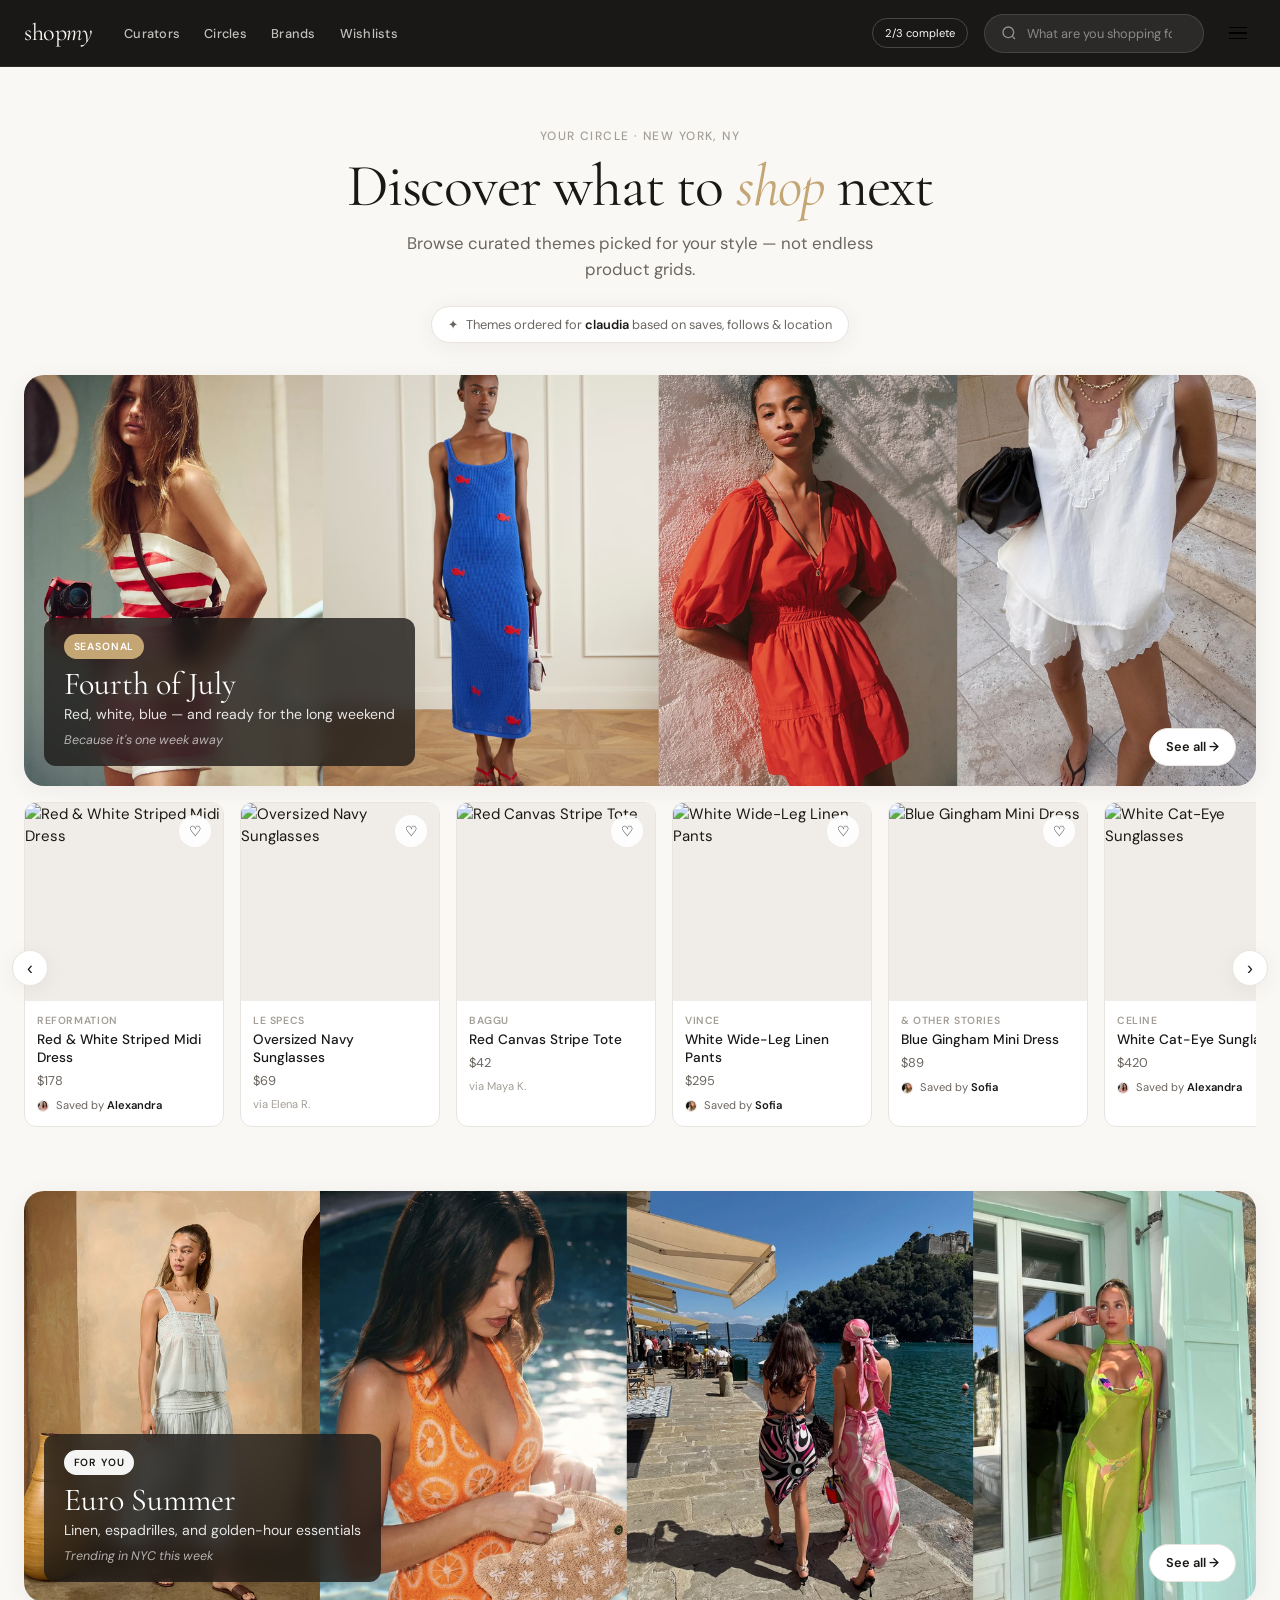
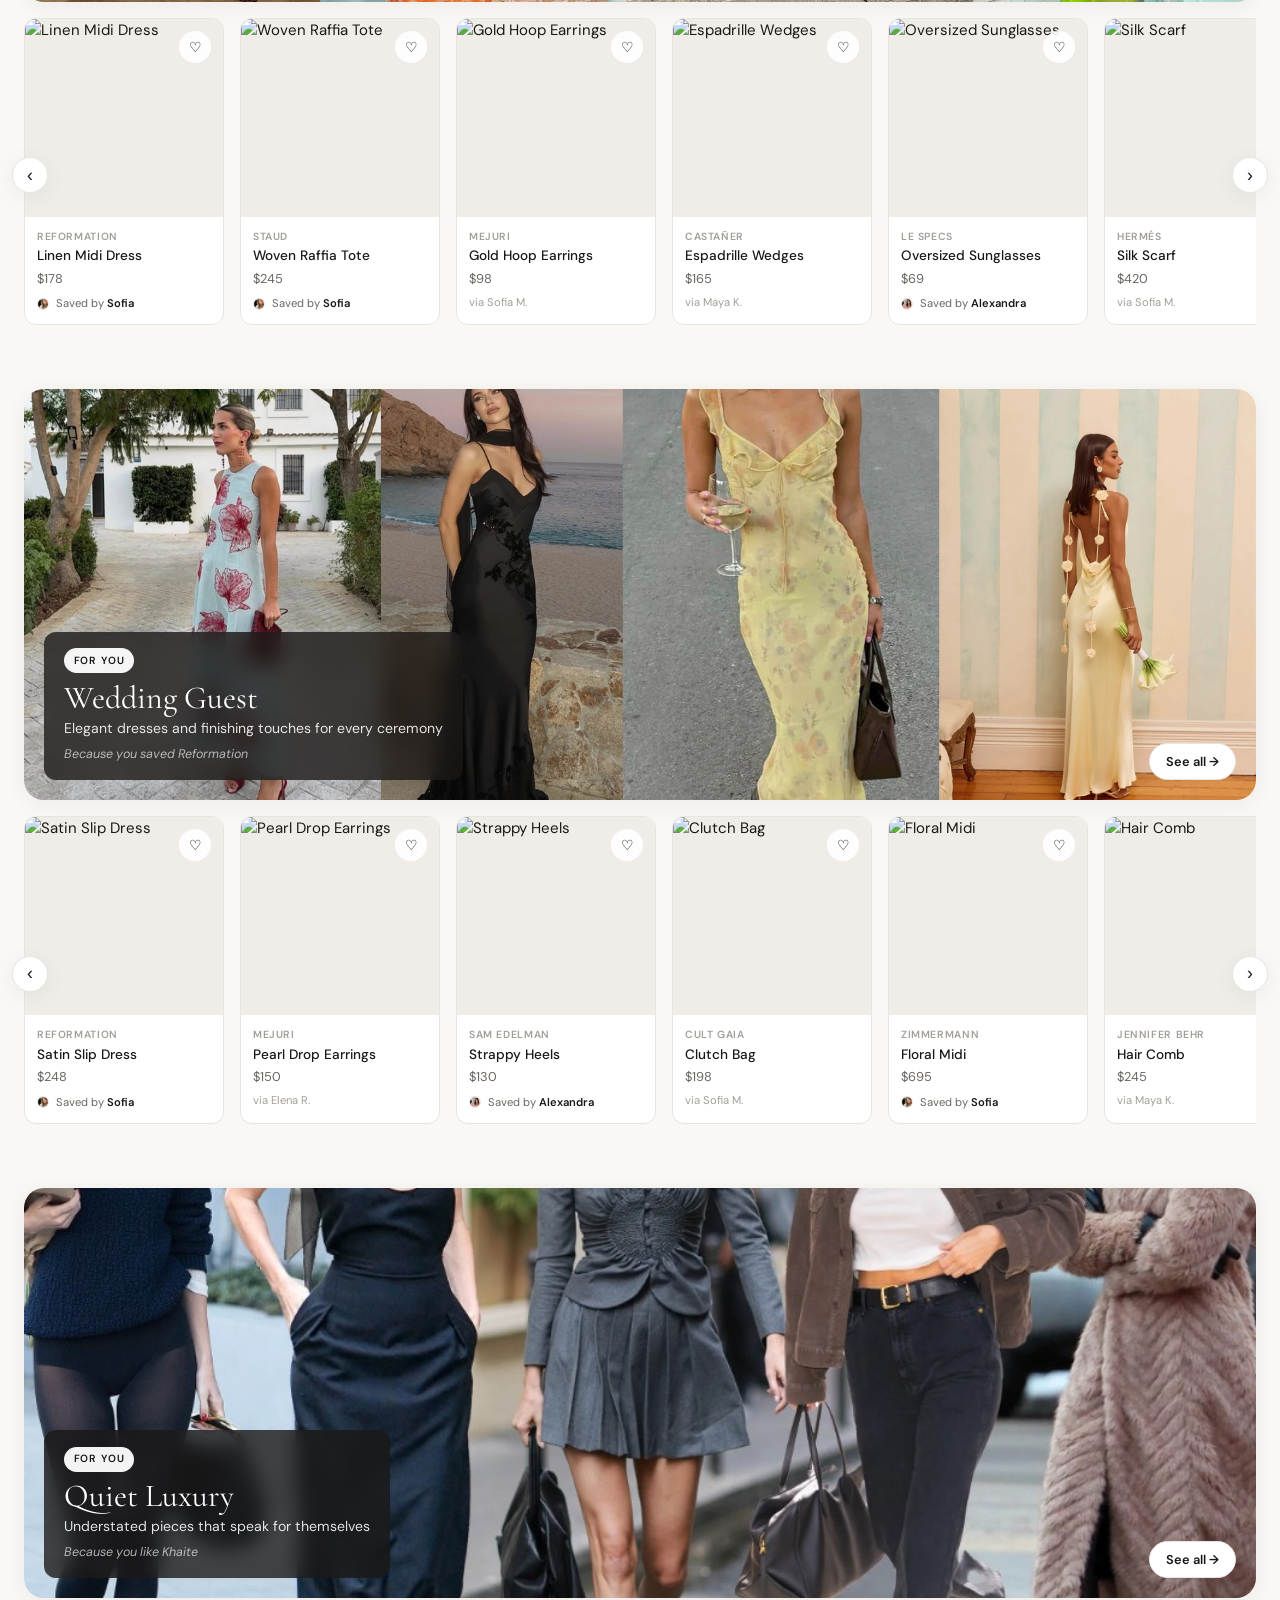
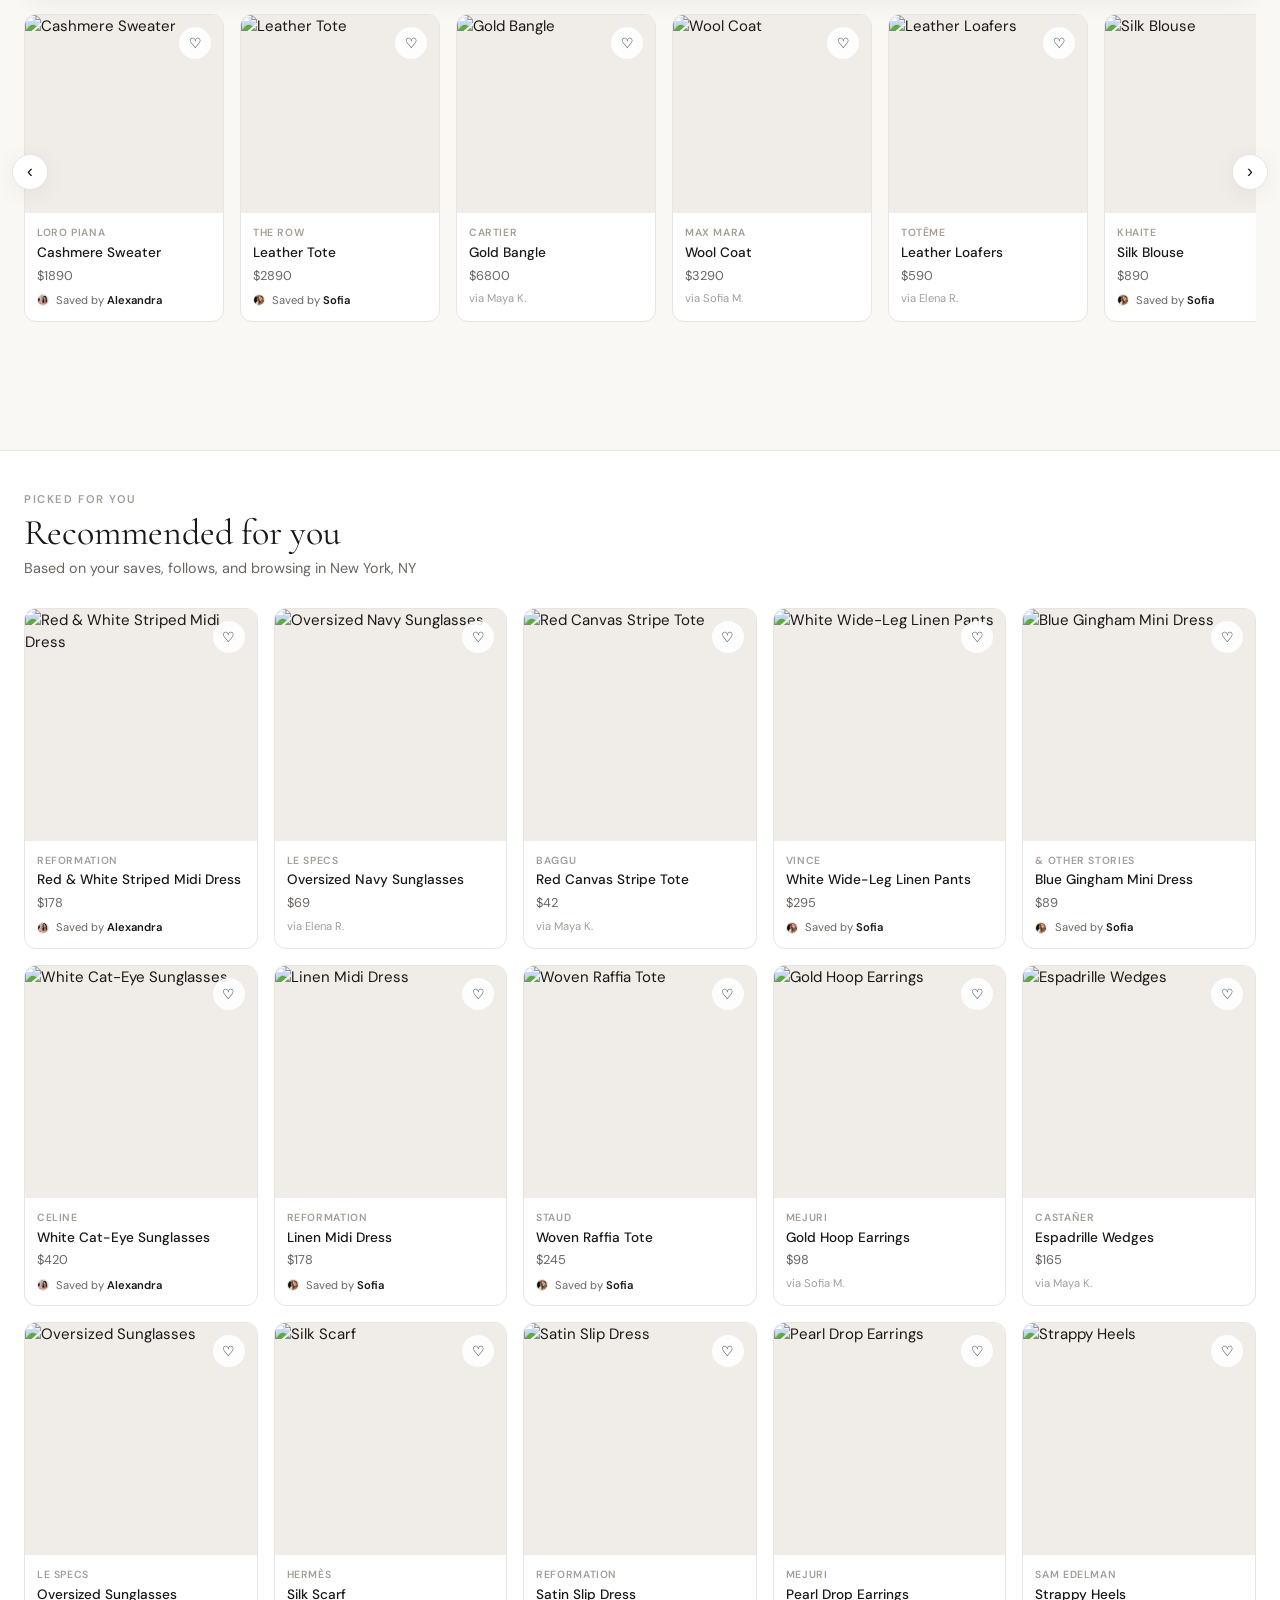
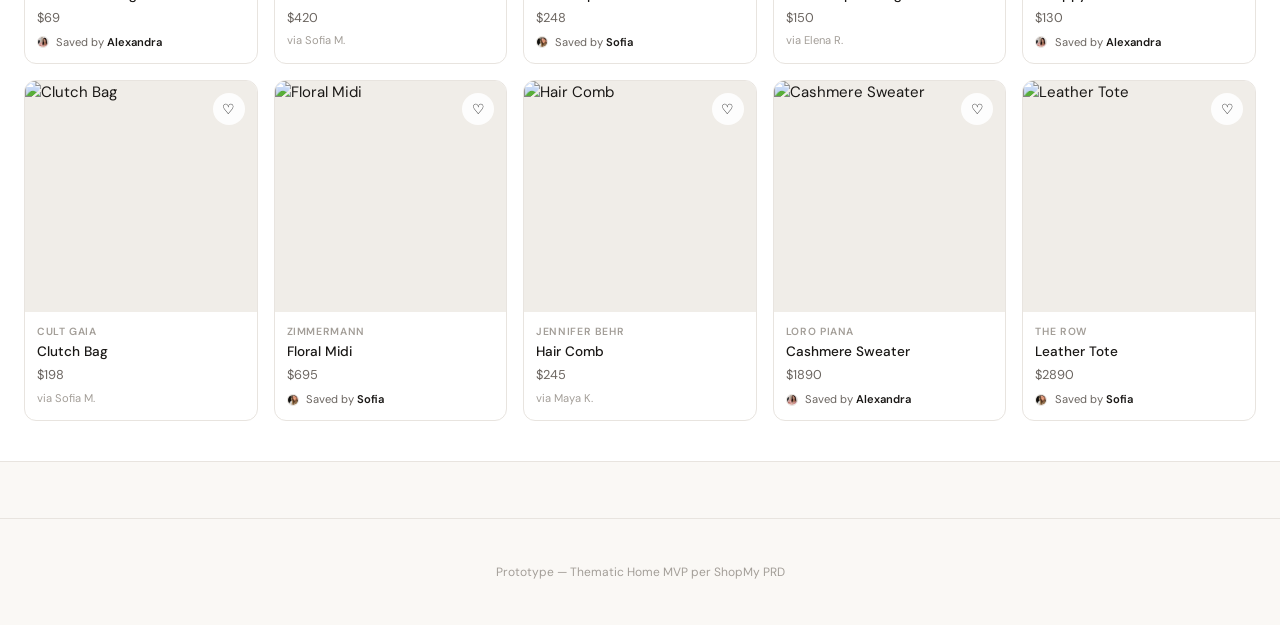
==== index.html @ ecbff137 "Add ShopMy theme-focused Home prototype. Static prototype with personalized theme carousels, product" ====
<!DOCTYPE html>
<html lang="en">
<head>
  <meta charset="UTF-8" />
  <meta name="viewport" content="width=device-width, initial-scale=1.0" />
  <title>ShopMy — Discover by Theme</title>
  <link rel="preconnect" href="https://fonts.googleapis.com" />
  <link rel="preconnect" href="https://fonts.gstatic.com" crossorigin />
  <link href="https://fonts.googleapis.com/css2?family=Cormorant+Garamond:ital,wght@0,400;0,600;1,400&family=DM+Sans:ital,opsz,wght@0,9..40,400;0,9..40,500;0,9..40,600;1,9..40,400&display=swap" rel="stylesheet" />
  <link rel="stylesheet" href="styles.css" />
</head>
<body>
  <header class="site-header">
    <div class="header-inner">
      <a href="index.html" class="logo">shop<span>my</span></a>
      <nav class="main-nav" aria-label="Primary">
        <a href="#">Curators</a>
        <a href="#">Circles</a>
        <a href="#">Brands</a>
        <a href="#">Wishlists</a>
      </nav>
      <div class="header-actions">
        <span class="progress-pill">2/3 complete</span>
        <div class="search-bar">
          <svg width="16" height="16" viewBox="0 0 24 24" fill="none" stroke="currentColor" stroke-width="2"><circle cx="11" cy="11" r="8"/><path d="m21 21-4.3-4.3"/></svg>
          <input type="search" placeholder="What are you shopping for?" />
        </div>
        <button class="icon-btn" aria-label="Menu">
          <span></span><span></span><span></span>
        </button>
      </div>
    </div>
  </header>

  <main id="app">
    <!-- Home view rendered by app.js -->
  </main>

  <footer class="site-footer">
    <p>Prototype — Thematic Home MVP per ShopMy PRD</p>
  </footer>

  <script src="data.js"></script>
  <script src="app.js"></script>
</body>
</html>
---- styles.css ----
:root {
  --bg: #faf8f5;
  --bg-card: #ffffff;
  --ink: #1a1816;
  --ink-muted: #6b6560;
  --ink-faint: #a39e98;
  --border: #e8e4df;
  --accent: #c4a574;
  --header-bg: #1a1816;
  --header-text: #faf8f5;
  --radius: 12px;
  --radius-lg: 20px;
  --shadow: 0 4px 24px rgba(26, 24, 22, 0.06);
  --shadow-hover: 0 12px 40px rgba(26, 24, 22, 0.12);
  --font-serif: "Cormorant Garamond", Georgia, serif;
  --font-sans: "DM Sans", system-ui, sans-serif;
}

*,
*::before,
*::after {
  box-sizing: border-box;
}

html {
  scroll-behavior: smooth;
}

body {
  margin: 0;
  font-family: var(--font-sans);
  font-size: 15px;
  line-height: 1.5;
  color: var(--ink);
  background: var(--bg);
  -webkit-font-smoothing: antialiased;
}

a {
  color: inherit;
  text-decoration: none;
}

img {
  display: block;
  max-width: 100%;
  height: auto;
}

/* Header */
.site-header {
  position: sticky;
  top: 0;
  z-index: 100;
  background: var(--header-bg);
  color: var(--header-text);
  border-bottom: 1px solid rgba(255, 255, 255, 0.08);
}

.header-inner {
  display: flex;
  align-items: center;
  gap: 2rem;
  max-width: 1400px;
  margin: 0 auto;
  padding: 0.85rem 1.5rem;
}

.logo {
  font-family: var(--font-serif);
  font-size: 1.5rem;
  font-weight: 400;
  letter-spacing: -0.02em;
  white-space: nowrap;
}

.logo span {
  font-style: italic;
}

.main-nav {
  display: flex;
  gap: 1.5rem;
  flex: 1;
}

.main-nav a {
  font-size: 0.8rem;
  font-weight: 500;
  letter-spacing: 0.02em;
  opacity: 0.75;
  transition: opacity 0.2s;
}

.main-nav a:hover {
  opacity: 1;
}

.header-actions {
  display: flex;
  align-items: center;
  gap: 1rem;
}

.progress-pill {
  font-size: 0.7rem;
  padding: 0.35rem 0.75rem;
  border: 1px solid rgba(255, 255, 255, 0.2);
  border-radius: 999px;
  white-space: nowrap;
}

.search-bar {
  display: flex;
  align-items: center;
  gap: 0.5rem;
  background: rgba(255, 255, 255, 0.08);
  border: 1px solid rgba(255, 255, 255, 0.12);
  border-radius: 999px;
  padding: 0.5rem 1rem;
  min-width: 220px;
}

.search-bar svg {
  opacity: 0.5;
  flex-shrink: 0;
}

.search-bar input {
  background: none;
  border: none;
  color: inherit;
  font: inherit;
  font-size: 0.8rem;
  width: 100%;
  outline: none;
}

.search-bar input::placeholder {
  color: rgba(255, 255, 255, 0.45);
}

.icon-btn {
  display: flex;
  flex-direction: column;
  justify-content: center;
  gap: 4px;
  width: 36px;
  height: 36px;
  padding: 0;
  background: none;
  border: none;
  cursor: pointer;
}

.icon-btn span {
  display: block;
  width: 18px;
  height: 1.5px;
  background: currentColor;
  margin: 0 auto;
}

/* Hero */
.hero {
  max-width: 1400px;
  margin: 0 auto;
  padding: 3rem 1.5rem 2rem;
  text-align: center;
}

.hero-eyebrow {
  font-size: 0.75rem;
  font-weight: 500;
  letter-spacing: 0.12em;
  text-transform: uppercase;
  color: var(--ink-faint);
  margin-bottom: 0.5rem;
}

.hero h1 {
  font-family: var(--font-serif);
  font-size: clamp(2.5rem, 5vw, 3.75rem);
  font-weight: 400;
  line-height: 1.1;
  margin: 0 0 0.75rem;
  letter-spacing: -0.02em;
}

.hero h1 em {
  font-style: italic;
  color: var(--accent);
}

.hero-sub {
  font-size: 1.05rem;
  color: var(--ink-muted);
  max-width: 520px;
  margin: 0 auto 1.5rem;
}

.personalization-bar {
  display: inline-flex;
  align-items: center;
  gap: 0.5rem;
  padding: 0.5rem 1rem;
  background: var(--bg-card);
  border: 1px solid var(--border);
  border-radius: 999px;
  font-size: 0.8rem;
  color: var(--ink-muted);
  box-shadow: var(--shadow);
}

.personalization-bar strong {
  color: var(--ink);
  font-weight: 600;
}

@media (max-width: 560px) {
  .main-nav,
  .progress-pill {
    display: none;
  }

  .search-bar {
    min-width: 140px;
  }
}

/* Recommended for you grid */
.recommended-section {
  max-width: 1400px;
  margin: 0 auto 3.5rem;
  padding: 2.5rem 1.5rem;
  background: var(--bg-card);
  border-top: 1px solid var(--border);
  border-bottom: 1px solid var(--border);
}

.recommended-header {
  margin-bottom: 1.75rem;
}

.section-label {
  font-size: 0.7rem;
  font-weight: 600;
  letter-spacing: 0.14em;
  text-transform: uppercase;
  color: var(--ink-faint);
  margin: 0 0 0.35rem;
}

.recommended-title {
  font-family: var(--font-serif);
  font-size: clamp(1.75rem, 3vw, 2.25rem);
  font-weight: 400;
  margin: 0 0 0.35rem;
  line-height: 1.1;
}

.recommended-sub {
  font-size: 0.9rem;
  color: var(--ink-muted);
  margin: 0;
}

.recommended-rows {
  display: flex;
  flex-direction: column;
  gap: 1rem;
}

.recommended-row {
  display: grid;
  grid-template-columns: repeat(5, 1fr);
  gap: 1rem;
}

.recommended-row .product-card {
  flex: unset;
}

.theme-sections--continued {
  padding-top: 0.5rem;
}

@media (max-width: 1100px) {
  .recommended-row {
    grid-template-columns: repeat(3, 1fr);
  }
}

@media (max-width: 640px) {
  .recommended-row {
    grid-template-columns: repeat(2, 1fr);
  }
}

.theme-sections {
  max-width: 1400px;
  margin: 0 auto;
  padding: 0 1.5rem 4rem;
}

.theme-section {
  margin-bottom: 3.5rem;
}

.theme-banner {
  position: relative;
  display: block;
  border-radius: var(--radius-lg);
  overflow: hidden;
  aspect-ratio: 21 / 7;
  margin-bottom: 1rem;
  box-shadow: var(--shadow);
  transition: box-shadow 0.3s ease;
}

.theme-banner:hover {
  box-shadow: var(--shadow-hover);
}

.theme-banner-bg {
  position: absolute;
  inset: 0;
  background-size: cover;
  background-position: center;
  transition: transform 0.5s ease;
}

.theme-banner:hover .theme-banner-bg {
  transform: scale(1.03);
}

.theme-banner-caption {
  position: absolute;
  left: 1.25rem;
  bottom: 1.25rem;
  z-index: 1;
  max-width: min(460px, calc(100% - 10rem));
  padding: 1rem 1.25rem;
  background: rgba(26, 24, 22, 0.78);
  backdrop-filter: blur(10px);
  -webkit-backdrop-filter: blur(10px);
  border-radius: var(--radius);
  color: #fff;
}

.theme-banner-caption .theme-banner-title {
  font-family: var(--font-serif);
  font-size: clamp(1.5rem, 2.5vw, 2rem);
  font-weight: 400;
  margin: 0.4rem 0 0.25rem;
  line-height: 1.1;
  color: #fff;
}

.theme-banner-caption .theme-banner-tagline {
  font-size: 0.88rem;
  color: rgba(255, 255, 255, 0.88);
  margin: 0;
  line-height: 1.4;
}

.theme-banner-caption .theme-banner-reason {
  font-size: 0.78rem;
  color: rgba(255, 255, 255, 0.65);
  margin: 0.4rem 0 0;
  font-style: italic;
}

.theme-banner-caption .theme-banner-badge {
  background: rgba(255, 255, 255, 0.95);
  color: var(--ink);
}

.theme-banner-caption .theme-banner-badge.seasonal {
  background: var(--accent);
  color: #fff;
}

.see-all--banner {
  position: absolute;
  right: 1.25rem;
  bottom: 1.25rem;
  z-index: 2;
  background: rgba(255, 255, 255, 0.95);
  color: var(--ink);
  border-color: transparent;
}

.see-all--banner:hover {
  background: #fff;
  color: var(--ink);
  border-color: transparent;
}

.theme-banner-badge {
  display: inline-block;
  width: fit-content;
  font-size: 0.65rem;
  font-weight: 600;
  letter-spacing: 0.08em;
  text-transform: uppercase;
  padding: 0.3rem 0.6rem;
  border-radius: 999px;
  background: var(--ink);
  color: #fff;
}

.theme-banner-badge.seasonal {
  background: var(--accent);
  color: #fff;
}

@media (max-width: 640px) {
  .theme-banner {
    aspect-ratio: 16 / 9;
  }

  .theme-banner-caption {
    left: 0.75rem;
    right: 0.75rem;
    bottom: 0.75rem;
    max-width: none;
    padding: 0.85rem 1rem;
  }

  .see-all--banner {
    display: none;
  }
}

.see-all {
  font-size: 0.8rem;
  font-weight: 600;
  color: var(--ink);
  white-space: nowrap;
  padding: 0.5rem 1rem;
  border: 1px solid var(--border);
  border-radius: 999px;
  background: var(--bg-card);
  transition: background 0.2s, border-color 0.2s;
}

.see-all:hover {
  background: var(--ink);
  color: #fff;
  border-color: var(--ink);
}

.carousel-wrap {
  position: relative;
}

.carousel {
  display: flex;
  gap: 1rem;
  overflow-x: auto;
  scroll-snap-type: x mandatory;
  scrollbar-width: none;
  -ms-overflow-style: none;
  padding-bottom: 0.5rem;
}

.carousel::-webkit-scrollbar {
  display: none;
}

.product-card {
  flex: 0 0 200px;
  scroll-snap-align: start;
  background: var(--bg-card);
  border-radius: var(--radius);
  overflow: hidden;
  border: 1px solid var(--border);
  transition: box-shadow 0.2s, transform 0.2s;
  cursor: pointer;
}

.product-card:hover {
  box-shadow: var(--shadow);
  transform: translateY(-2px);
}

.product-card > img {
  width: 100%;
  aspect-ratio: 1;
  object-fit: cover;
  background: #f0ede8;
}

.product-info {
  padding: 0.75rem;
}

.product-brand {
  font-size: 0.65rem;
  font-weight: 600;
  letter-spacing: 0.06em;
  text-transform: uppercase;
  color: var(--ink-faint);
  margin-bottom: 0.2rem;
}

.product-name {
  font-size: 0.85rem;
  font-weight: 500;
  margin: 0 0 0.25rem;
  line-height: 1.3;
}

.product-price {
  font-size: 0.8rem;
  color: var(--ink-muted);
}

.product-curator {
  font-size: 0.7rem;
  color: var(--ink-faint);
  margin-top: 0.35rem;
}

.product-saved-by {
  display: flex;
  align-items: center;
  gap: 0.45rem;
  margin-top: 0.45rem;
  font-size: 0.7rem;
  color: var(--ink-muted);
}

.product-saved-by strong {
  color: var(--ink);
  font-weight: 600;
}

.saved-by-avatar {
  width: 12px;
  height: 12px;
  min-width: 12px;
  min-height: 12px;
  border-radius: 50%;
  object-fit: cover;
  object-position: center 20%;
  flex-shrink: 0;
  border: 1px solid var(--border);
}

.carousel-btn {
  position: absolute;
  top: 50%;
  transform: translateY(-50%);
  width: 36px;
  height: 36px;
  border-radius: 50%;
  border: 1px solid var(--border);
  background: var(--bg-card);
  box-shadow: var(--shadow);
  cursor: pointer;
  display: flex;
  align-items: center;
  justify-content: center;
  font-size: 1.1rem;
  color: var(--ink);
  transition: background 0.2s;
  z-index: 2;
}

.carousel-btn:hover {
  background: var(--ink);
  color: #fff;
}

.carousel-btn.prev {
  left: -12px;
}

.carousel-btn.next {
  right: -12px;
}

.carousel-btn:disabled {
  opacity: 0.3;
  cursor: default;
}

/* Theme detail page */
.theme-hero {
  position: relative;
  aspect-ratio: 21 / 7;
  overflow: hidden;
}

.theme-hero-bg {
  position: absolute;
  inset: 0;
  background-size: cover;
  background-position: center;
}

.theme-hero-caption {
  position: absolute;
  left: 1.5rem;
  bottom: 1.5rem;
  z-index: 1;
  max-width: min(520px, calc(100% - 3rem));
  padding: 1.25rem 1.5rem;
  background: rgba(26, 24, 22, 0.78);
  backdrop-filter: blur(10px);
  -webkit-backdrop-filter: blur(10px);
  border-radius: var(--radius);
  color: #fff;
}

.back-link--on-image {
  color: rgba(255, 255, 255, 0.75);
  margin-bottom: 0.75rem;
}

.back-link--on-image:hover {
  color: #fff;
}

.theme-hero-caption h1 {
  font-family: var(--font-serif);
  font-size: clamp(1.75rem, 4vw, 2.75rem);
  font-weight: 400;
  margin: 0.4rem 0 0.5rem;
  line-height: 1.05;
  color: #fff;
}

.theme-hero-caption .theme-hero-tagline {
  font-size: 1rem;
  color: rgba(255, 255, 255, 0.88);
  max-width: 480px;
  margin: 0 0 0.75rem;
}

.theme-hero-caption .theme-hero-stats {
  display: flex;
  flex-wrap: wrap;
  gap: 1rem 1.5rem;
  font-size: 0.8rem;
  color: rgba(255, 255, 255, 0.65);
}

.theme-hero-caption .theme-banner-badge {
  background: rgba(255, 255, 255, 0.95);
  color: var(--ink);
}

.theme-hero-caption .theme-banner-badge.seasonal {
  background: var(--accent);
  color: #fff;
}

.back-link {
  display: inline-flex;
  align-items: center;
  gap: 0.35rem;
  font-size: 0.8rem;
  color: var(--ink-muted);
  margin-bottom: 1rem;
  transition: color 0.2s;
}

.back-link:hover {
  color: var(--ink);
}

@media (max-width: 640px) {
  .theme-hero {
    aspect-ratio: 16 / 9;
  }

  .theme-hero-caption {
    left: 0.75rem;
    right: 0.75rem;
    bottom: 0.75rem;
    max-width: none;
    padding: 1rem;
  }
}

.theme-products {
  max-width: 1400px;
  margin: 0 auto;
  padding: 2.5rem 1.5rem 4rem;
}

.products-toolbar {
  display: flex;
  align-items: center;
  justify-content: space-between;
  margin-bottom: 1.5rem;
  gap: 1rem;
  flex-wrap: wrap;
}

.products-toolbar h2 {
  font-family: var(--font-serif);
  font-size: 1.5rem;
  font-weight: 400;
  margin: 0;
}

.sort-pills {
  display: flex;
  gap: 0.5rem;
}

.sort-pill {
  font-size: 0.75rem;
  font-weight: 500;
  padding: 0.4rem 0.85rem;
  border-radius: 999px;
  border: 1px solid var(--border);
  background: var(--bg-card);
  cursor: pointer;
  transition: all 0.2s;
}

.sort-pill.active,
.sort-pill:hover {
  background: var(--ink);
  color: #fff;
  border-color: var(--ink);
}

.product-grid {
  display: grid;
  grid-template-columns: repeat(auto-fill, minmax(220px, 1fr));
  gap: 1.25rem;
}

.product-grid .product-card {
  flex: unset;
}

.product-grid .product-card > img {
  aspect-ratio: 4 / 5;
}

/* Footer */
.site-footer {
  text-align: center;
  padding: 2rem 1.5rem;
  font-size: 0.75rem;
  color: var(--ink-faint);
  border-top: 1px solid var(--border);
}

/* Heart button */
.heart-btn {
  position: absolute;
  top: 0.75rem;
  right: 0.75rem;
  width: 32px;
  height: 32px;
  border-radius: 50%;
  border: none;
  background: rgba(255, 255, 255, 0.9);
  cursor: pointer;
  display: flex;
  align-items: center;
  justify-content: center;
  font-size: 0.9rem;
  transition: transform 0.2s;
  z-index: 1;
}

.heart-btn:hover {
  transform: scale(1.1);
}

.product-card {
  position: relative;
}
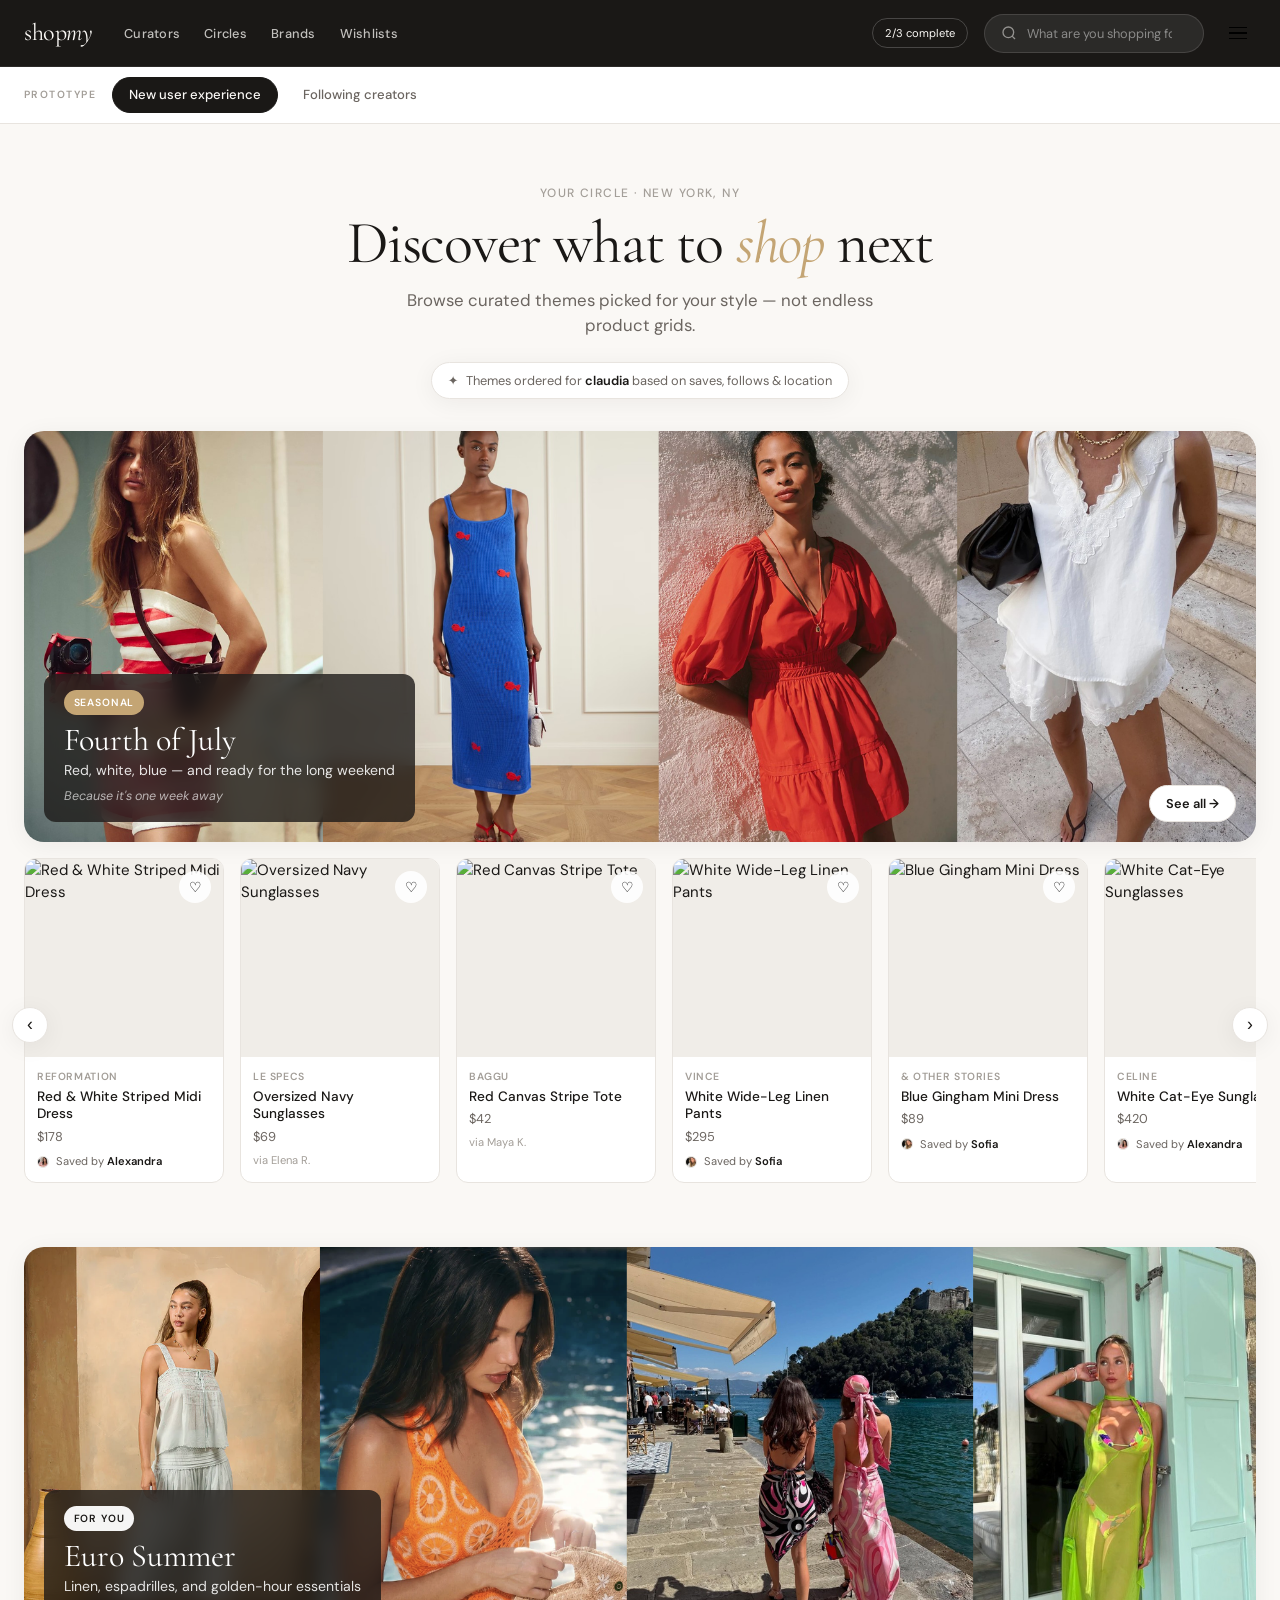
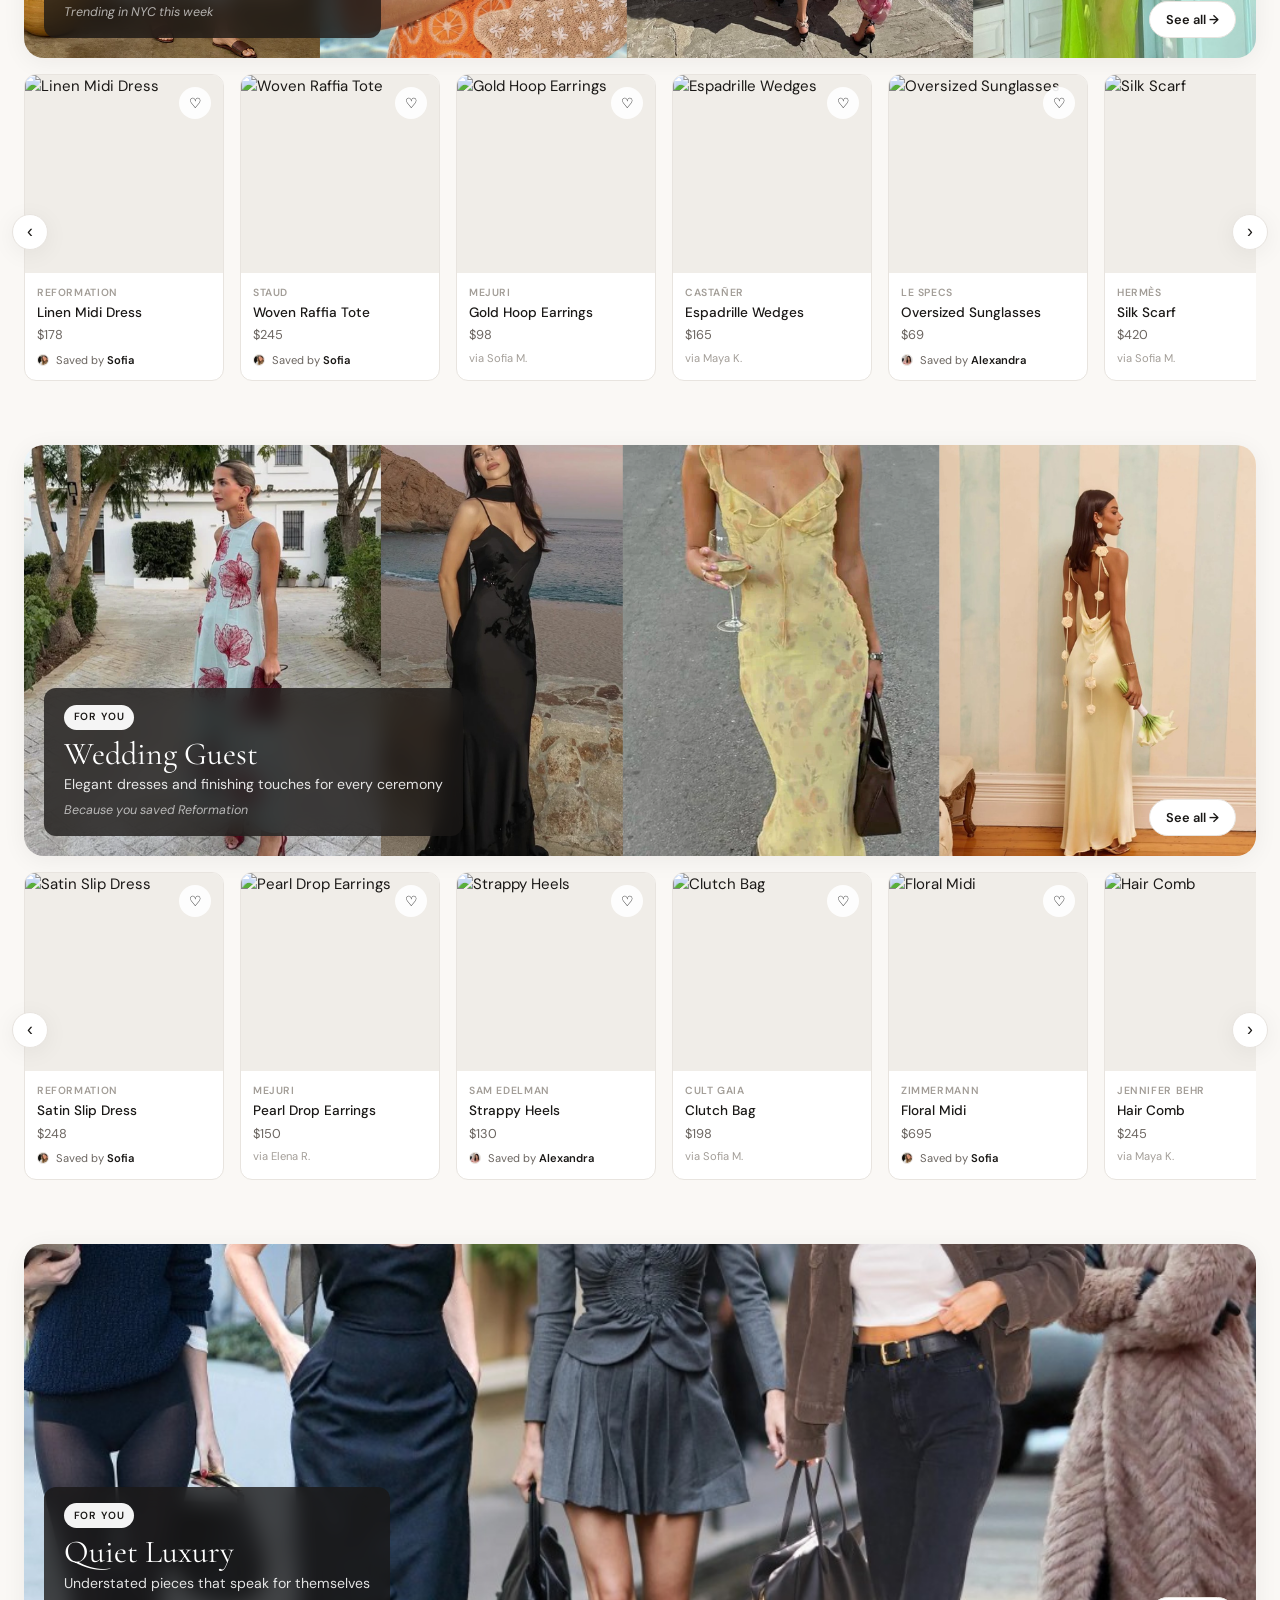
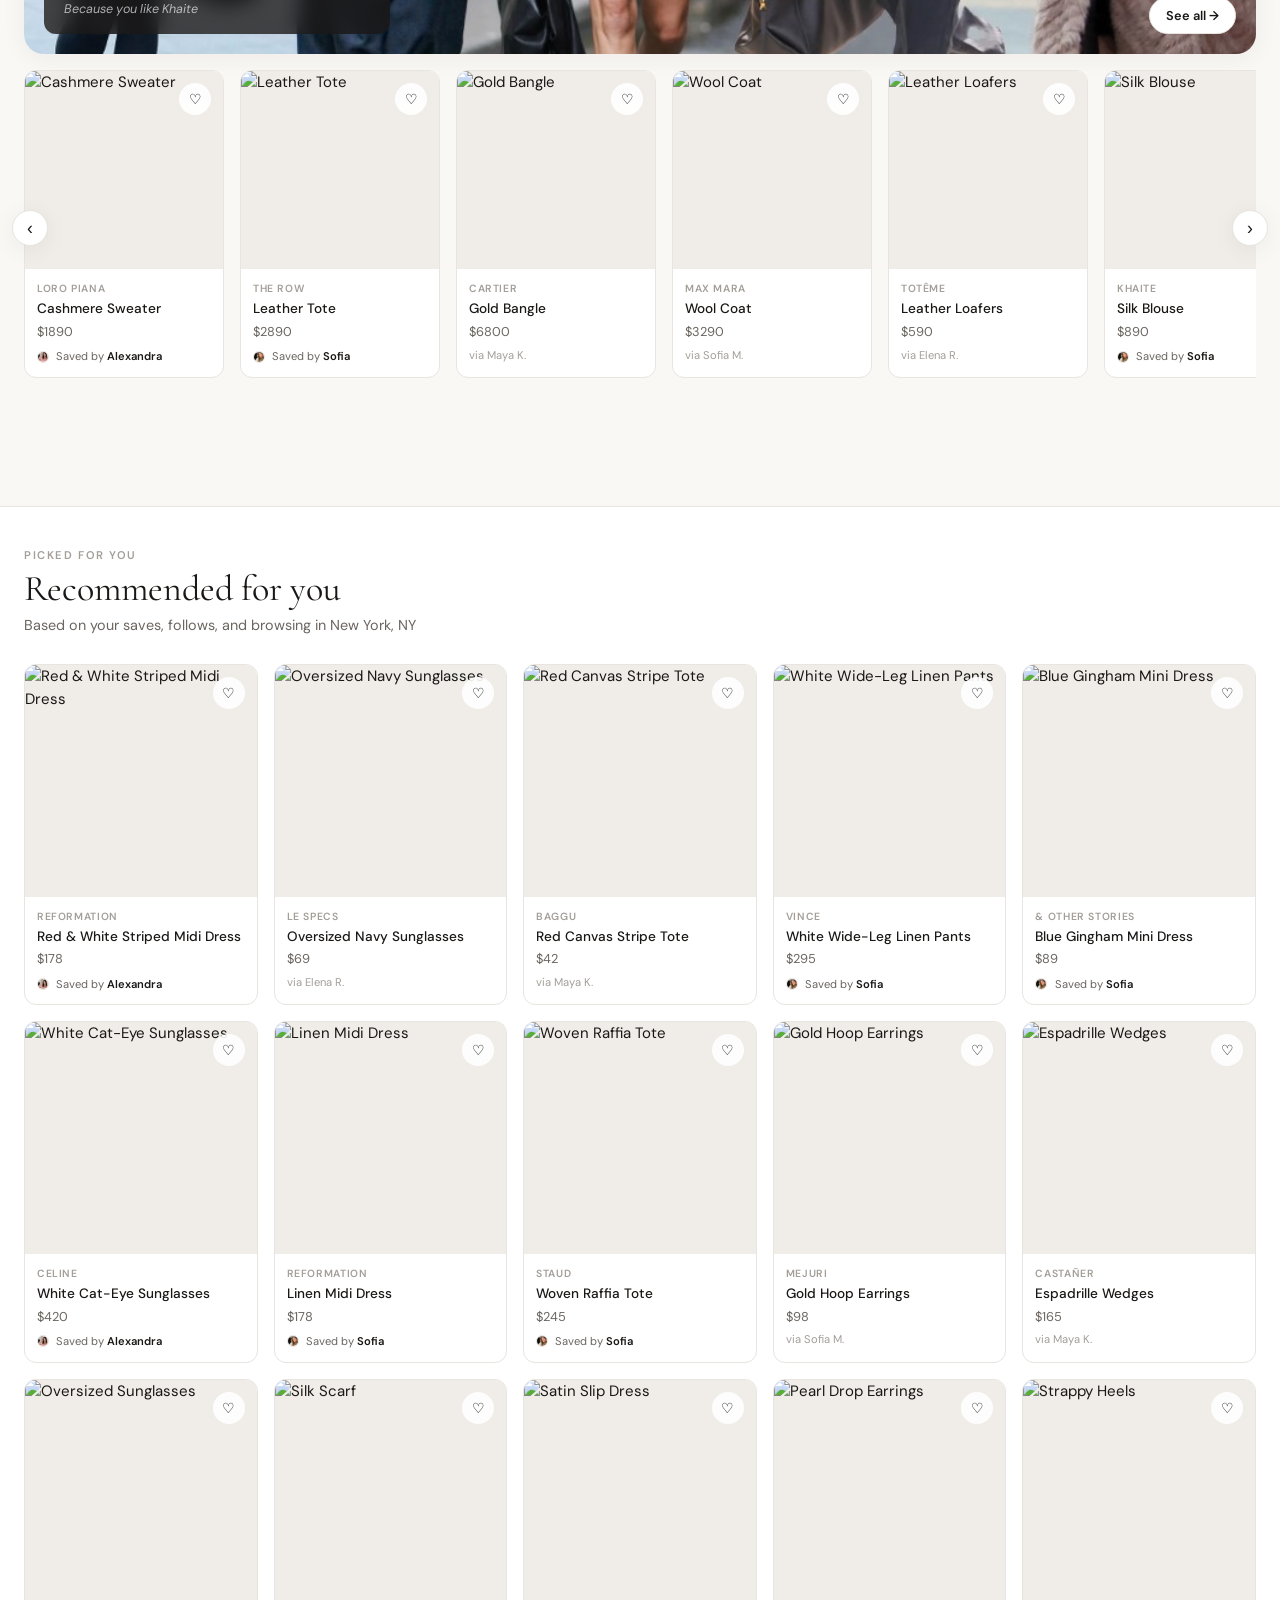
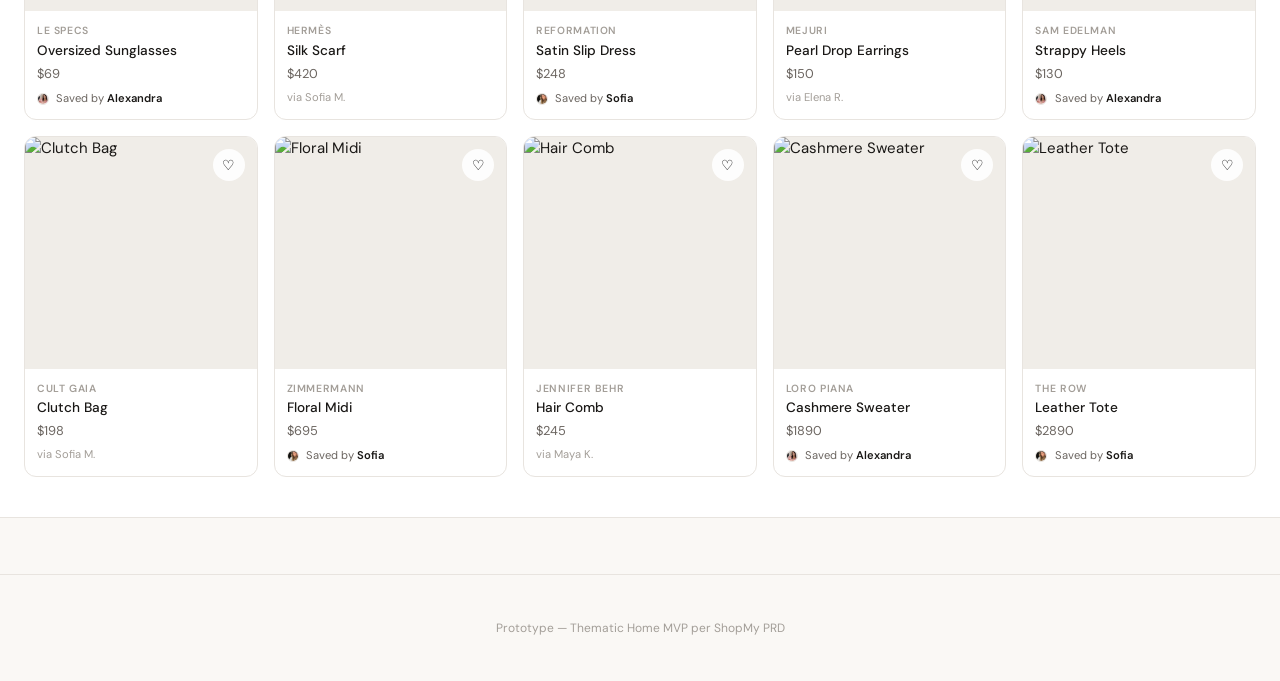
==== commit 572c29aa: "Add prototype tabs and Following-creators view Adds a top tab bar to switch between the new-user exp" ====
--- a/index.html
+++ b/index.html
@@ -32,8 +32,16 @@
     </div>
   </header>
 
+  <div class="proto-tabs" role="tablist" aria-label="Prototype selector">
+    <div class="proto-tabs-inner">
+      <span class="proto-tabs-label">Prototype</span>
+      <button class="proto-tab active" role="tab" data-view="new-user">New user experience</button>
+      <button class="proto-tab" role="tab" data-view="following">Following creators</button>
+    </div>
+  </div>
+
   <main id="app">
-    <!-- Home view rendered by app.js -->
+    <!-- View rendered by app.js -->
   </main>
 
   <footer class="site-footer">
--- a/styles.css
+++ b/styles.css
@@ -161,12 +161,165 @@
   margin: 0 auto;
 }
 
+/* Prototype tabs */
+.proto-tabs {
+  position: sticky;
+  top: 0;
+  z-index: 90;
+  background: var(--bg-card);
+  border-bottom: 1px solid var(--border);
+}
+
+.proto-tabs-inner {
+  display: flex;
+  align-items: center;
+  gap: 0.5rem;
+  max-width: 1400px;
+  margin: 0 auto;
+  padding: 0.6rem 1.5rem;
+}
+
+.proto-tabs-label {
+  font-size: 0.65rem;
+  font-weight: 600;
+  letter-spacing: 0.14em;
+  text-transform: uppercase;
+  color: var(--ink-faint);
+  margin-right: 0.5rem;
+}
+
+.proto-tab {
+  font: inherit;
+  font-size: 0.82rem;
+  font-weight: 500;
+  color: var(--ink-muted);
+  background: none;
+  border: 1px solid transparent;
+  border-radius: 999px;
+  padding: 0.45rem 1rem;
+  cursor: pointer;
+  transition: background 0.2s, color 0.2s, border-color 0.2s;
+}
+
+.proto-tab:hover {
+  color: var(--ink);
+  border-color: var(--border);
+}
+
+.proto-tab.active {
+  color: var(--header-text);
+  background: var(--ink);
+  border-color: var(--ink);
+}
+
 /* Hero */
 .hero {
   max-width: 1400px;
   margin: 0 auto;
   padding: 3rem 1.5rem 2rem;
   text-align: center;
+}
+
+/* Creator picks row */
+.creator-section {
+  margin-bottom: 3.5rem;
+}
+
+.creator-header {
+  display: flex;
+  align-items: center;
+  justify-content: space-between;
+  gap: 1.5rem;
+  margin-bottom: 1.25rem;
+  padding: 1.25rem 1.5rem;
+  background: var(--bg-card);
+  border: 1px solid var(--border);
+  border-radius: var(--radius-lg);
+  box-shadow: var(--shadow);
+}
+
+.creator-identity {
+  display: flex;
+  align-items: center;
+  gap: 1.1rem;
+  min-width: 0;
+}
+
+.creator-avatar {
+  width: 76px;
+  height: 76px;
+  border-radius: 50%;
+  object-fit: cover;
+  object-position: center 25%;
+  flex-shrink: 0;
+  border: 2px solid var(--bg);
+  box-shadow: 0 0 0 1px var(--border);
+}
+
+.creator-meta {
+  min-width: 0;
+}
+
+.creator-eyebrow {
+  font-size: 0.65rem;
+  font-weight: 600;
+  letter-spacing: 0.14em;
+  text-transform: uppercase;
+  color: var(--ink-faint);
+  margin: 0 0 0.15rem;
+}
+
+.creator-name {
+  font-family: var(--font-serif);
+  font-size: clamp(1.5rem, 2.5vw, 1.9rem);
+  font-weight: 400;
+  line-height: 1.1;
+  margin: 0 0 0.2rem;
+}
+
+.creator-sub {
+  font-size: 0.85rem;
+  color: var(--ink-muted);
+  margin: 0 0 0.3rem;
+}
+
+.creator-bio {
+  font-size: 0.85rem;
+  color: var(--ink-muted);
+  margin: 0;
+  max-width: 46ch;
+}
+
+.creator-follow {
+  flex-shrink: 0;
+  font: inherit;
+  font-size: 0.8rem;
+  font-weight: 600;
+  color: var(--ink);
+  background: var(--bg);
+  border: 1px solid var(--border);
+  border-radius: 999px;
+  padding: 0.5rem 1.1rem;
+  cursor: pointer;
+  transition: background 0.2s, color 0.2s;
+}
+
+.creator-follow:hover {
+  background: var(--ink);
+  color: var(--header-text);
+  border-color: var(--ink);
+}
+
+@media (max-width: 640px) {
+  .creator-header {
+    flex-direction: column;
+    align-items: flex-start;
+    gap: 1rem;
+  }
+
+  .creator-bio {
+    display: none;
+  }
 }
 
 .hero-eyebrow {
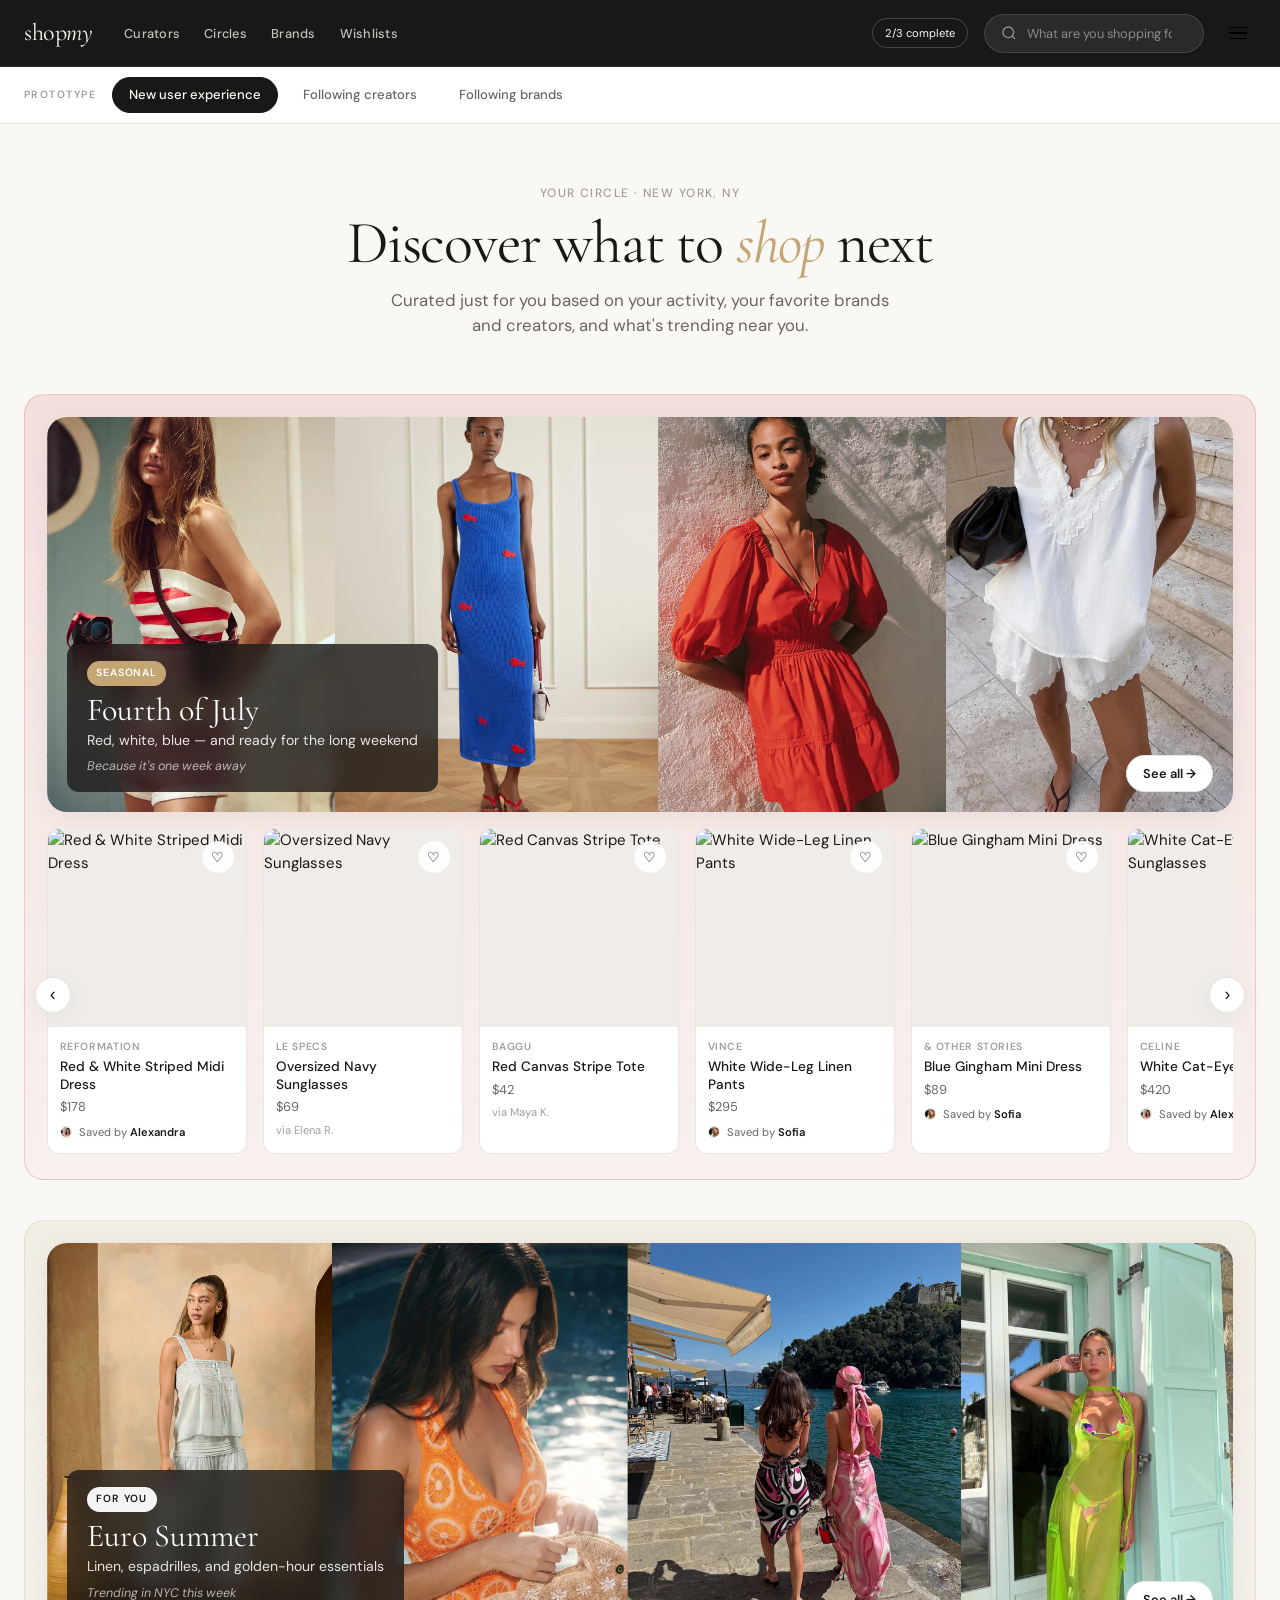
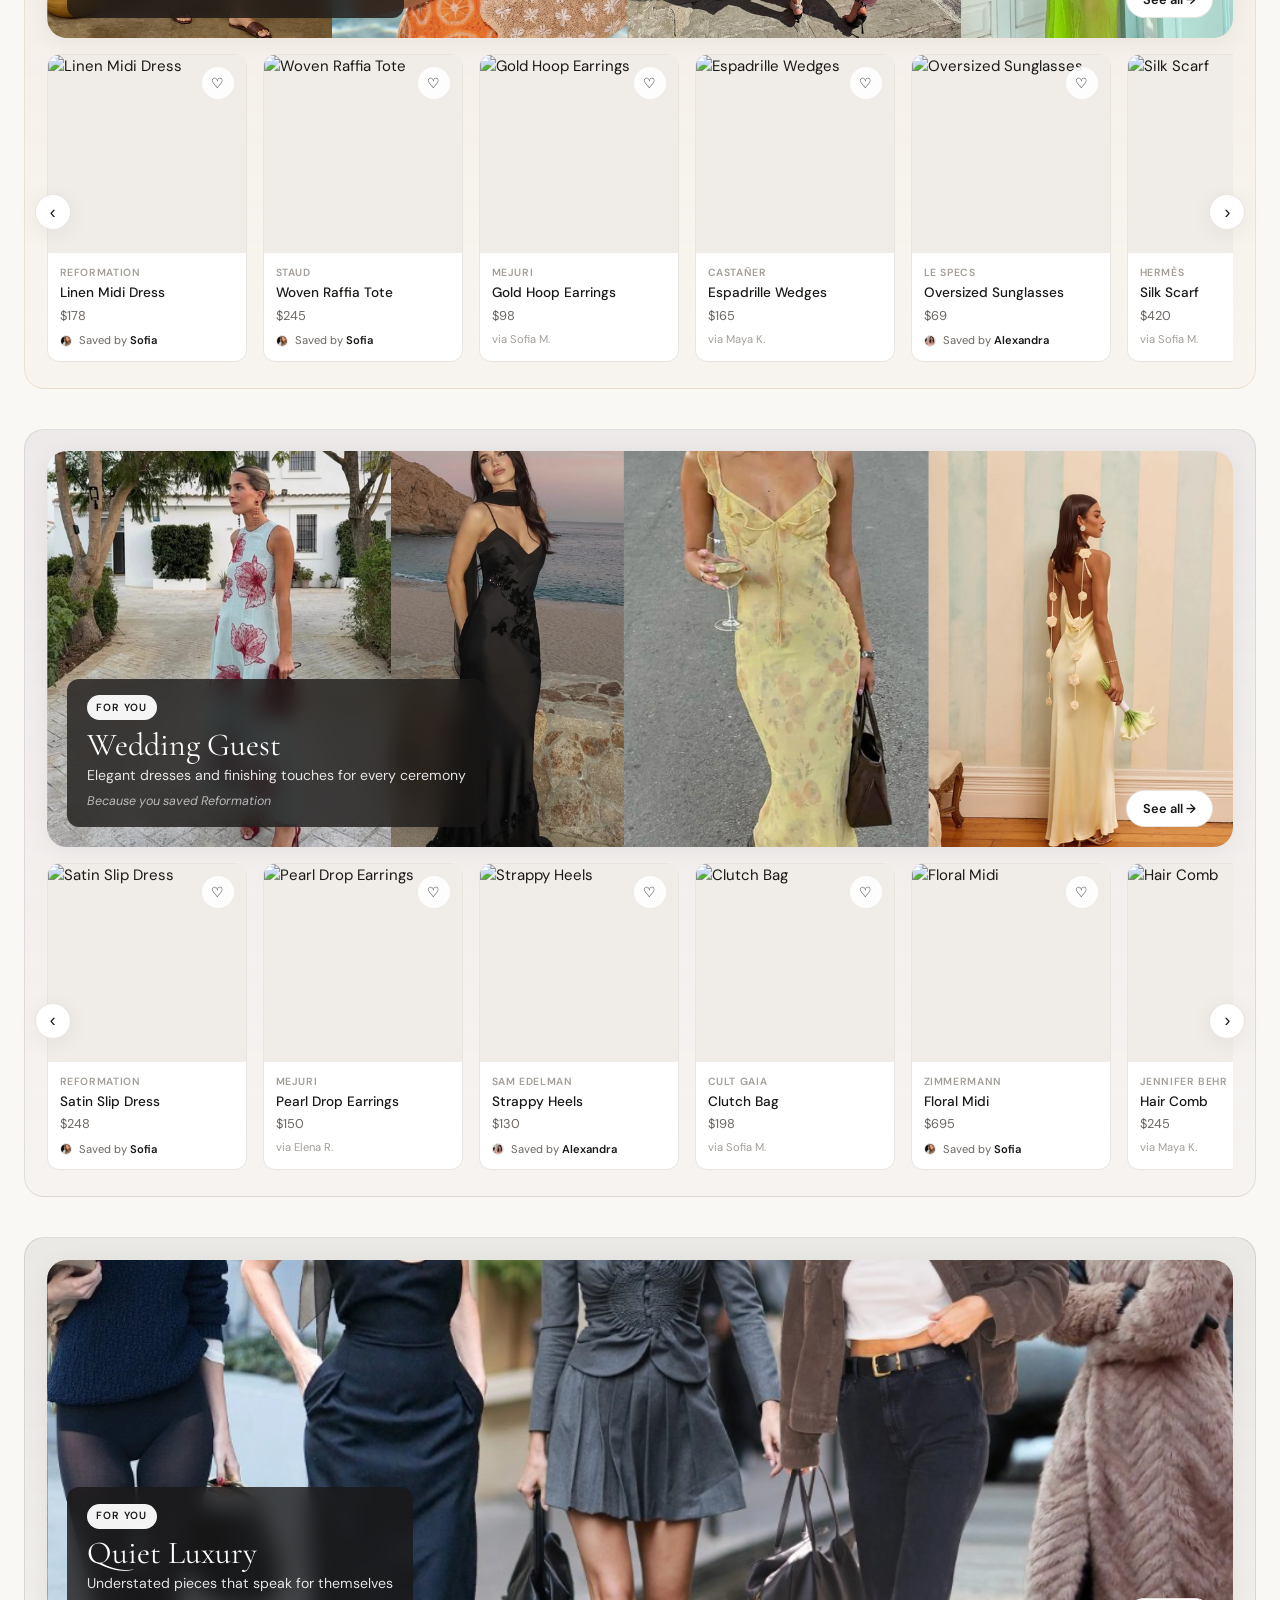
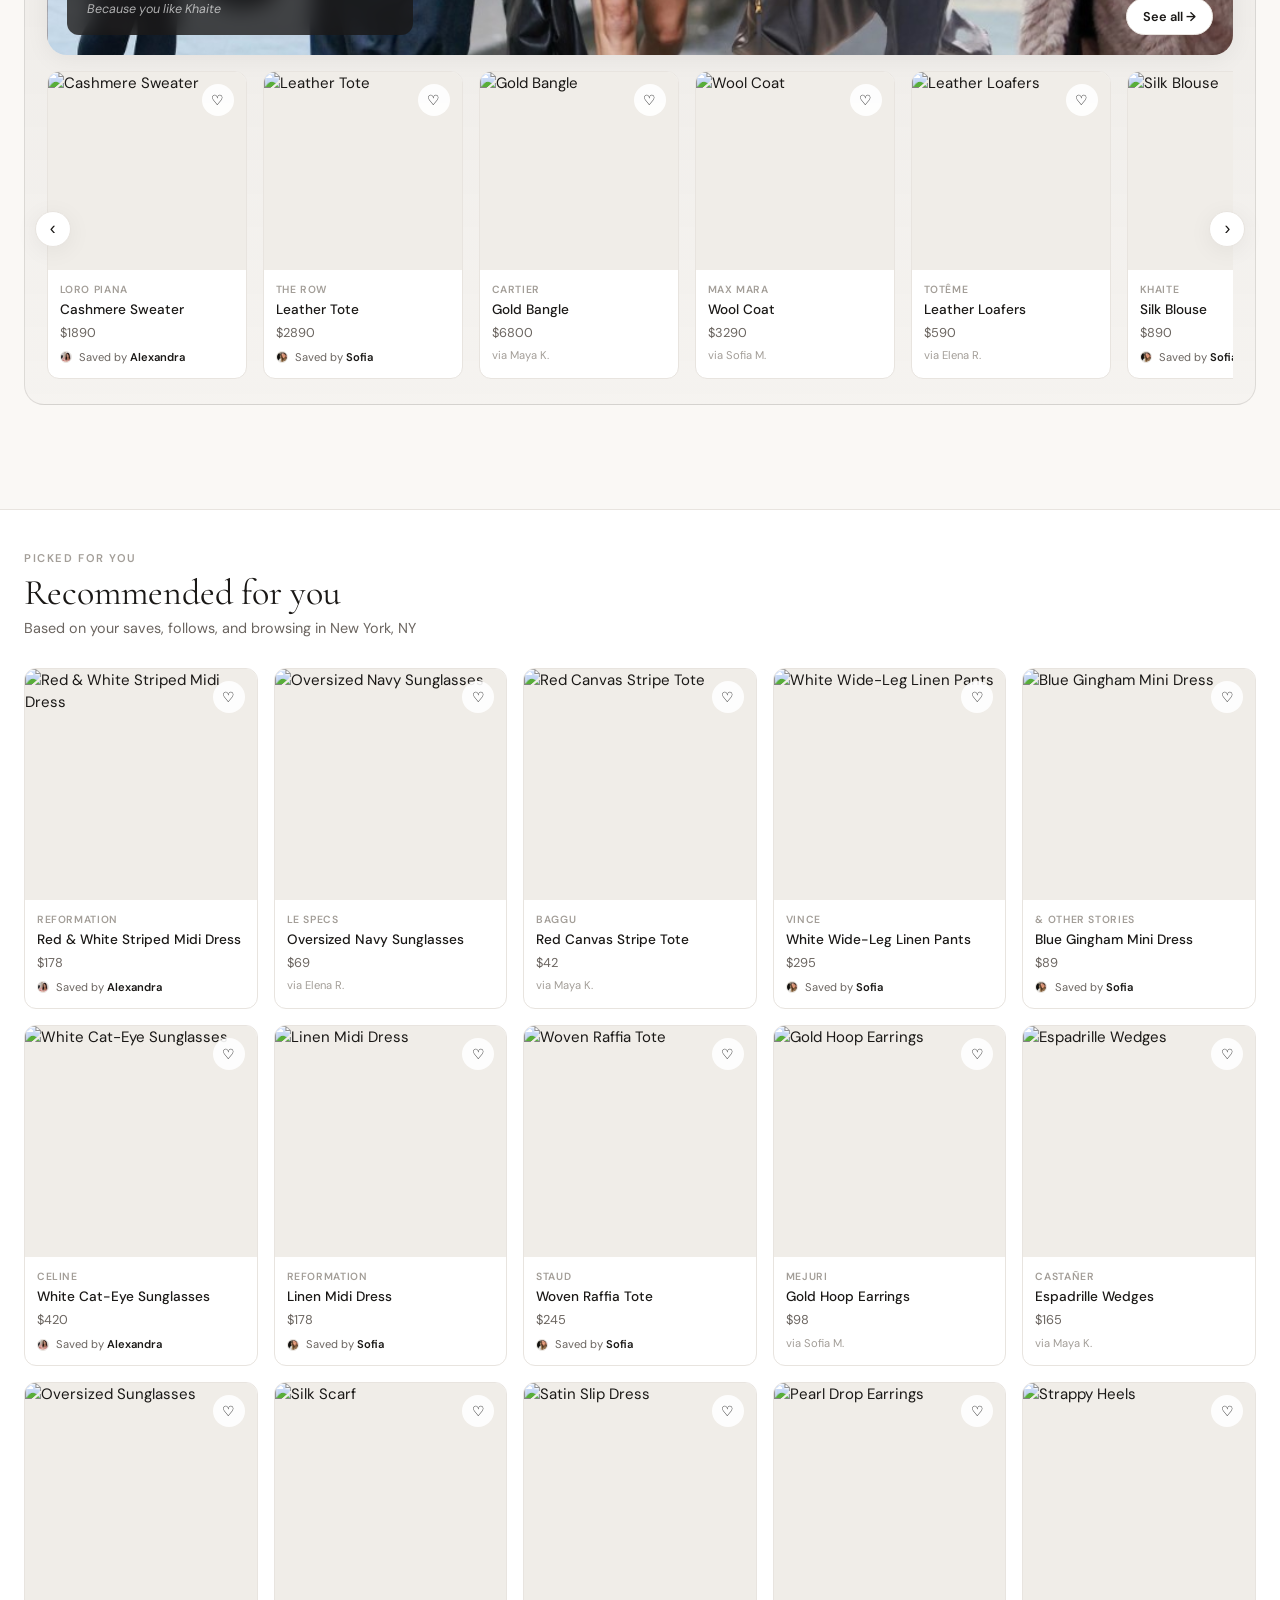
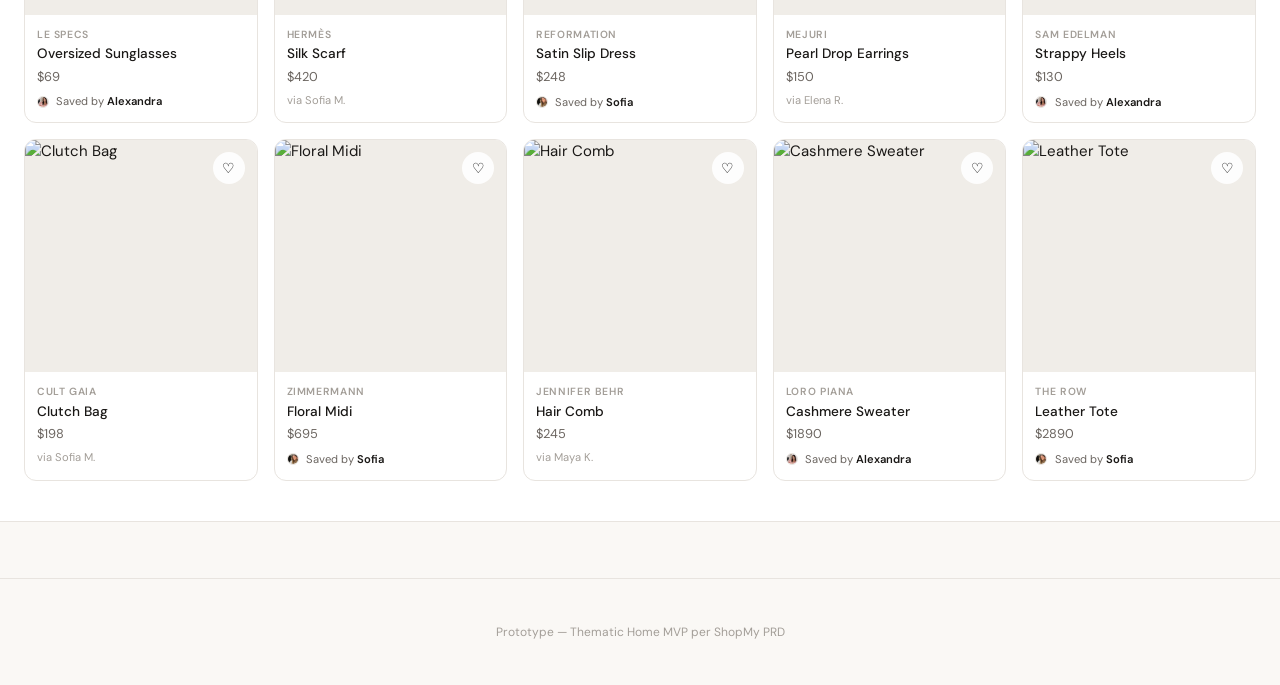
==== commit 5083e1ac: "Add Following-brands prototype view New third tab surfacing most-engaged brands (DÔEN, Cult Gaia, FA" ====
--- a/index.html
+++ b/index.html
@@ -37,6 +37,7 @@
       <span class="proto-tabs-label">Prototype</span>
       <button class="proto-tab active" role="tab" data-view="new-user">New user experience</button>
       <button class="proto-tab" role="tab" data-view="following">Following creators</button>
+      <button class="proto-tab" role="tab" data-view="following-brands">Following brands</button>
     </div>
   </div>
 
--- a/styles.css
+++ b/styles.css
@@ -220,22 +220,333 @@
   text-align: center;
 }
 
-/* Creator picks row */
-.creator-section {
-  margin-bottom: 3.5rem;
-}
-
-.creator-header {
+/* Just Curated live feed */
+.theme-section.just-curated {
+  background: linear-gradient(180deg, #1f1d1b 0%, #2a2724 100%);
+  border: 1px solid #2a2724;
+  color: #faf8f5;
+}
+
+.jc-header {
+  margin-bottom: 1.1rem;
+  padding: 0 0.15rem;
+}
+
+.jc-live {
+  display: inline-flex;
+  align-items: center;
+  gap: 0.4rem;
+  font-size: 0.65rem;
+  font-weight: 600;
+  letter-spacing: 0.14em;
+  text-transform: uppercase;
+  color: #f0b8b8;
+  margin: 0 0 0.35rem;
+}
+
+.jc-live-dot {
+  width: 7px;
+  height: 7px;
+  border-radius: 50%;
+  background: #e5484d;
+  box-shadow: 0 0 0 0 rgba(229, 72, 77, 0.6);
+  animation: jc-pulse 1.8s ease-out infinite;
+}
+
+@keyframes jc-pulse {
+  0% { box-shadow: 0 0 0 0 rgba(229, 72, 77, 0.6); }
+  70% { box-shadow: 0 0 0 7px rgba(229, 72, 77, 0); }
+  100% { box-shadow: 0 0 0 0 rgba(229, 72, 77, 0); }
+}
+
+@media (prefers-reduced-motion: reduce) {
+  .jc-live-dot { animation: none; }
+}
+
+.jc-title {
+  font-family: var(--font-serif);
+  font-size: clamp(1.6rem, 2.6vw, 2.1rem);
+  font-weight: 400;
+  line-height: 1.1;
+  margin: 0 0 0.25rem;
+  color: #fff;
+}
+
+.jc-sub {
+  font-size: 0.85rem;
+  color: rgba(250, 248, 245, 0.6);
+  margin: 0;
+}
+
+.jc-card {
+  position: relative;
+}
+
+.jc-time {
+  position: absolute;
+  top: 0.55rem;
+  left: 0.55rem;
+  z-index: 2;
+  font-size: 0.62rem;
+  font-weight: 600;
+  letter-spacing: 0.03em;
+  color: var(--ink);
+  background: rgba(255, 255, 255, 0.92);
+  backdrop-filter: blur(4px);
+  -webkit-backdrop-filter: blur(4px);
+  border-radius: 999px;
+  padding: 0.2rem 0.5rem;
+}
+
+/* Just Launched live feed (brands) */
+.theme-section.just-launched {
+  background: linear-gradient(180deg, #17233a 0%, #1f3050 100%);
+  border: 1px solid #1f3050;
+  color: #f4f7fc;
+}
+
+.jl-live {
+  color: #a8c6f0;
+}
+
+.jl-live .jc-live-dot {
+  background: #4c8dff;
+  box-shadow: 0 0 0 0 rgba(76, 141, 255, 0.6);
+  animation: jl-pulse 1.8s ease-out infinite;
+}
+
+@keyframes jl-pulse {
+  0% { box-shadow: 0 0 0 0 rgba(76, 141, 255, 0.6); }
+  70% { box-shadow: 0 0 0 7px rgba(76, 141, 255, 0); }
+  100% { box-shadow: 0 0 0 0 rgba(76, 141, 255, 0); }
+}
+
+@media (prefers-reduced-motion: reduce) {
+  .jl-live .jc-live-dot { animation: none; }
+}
+
+.jl-card {
+  position: relative;
+}
+
+.jl-time {
+  position: absolute;
+  top: 0.55rem;
+  left: 0.55rem;
+  z-index: 2;
+  display: inline-flex;
+  align-items: center;
+  gap: 0.3rem;
+  font-size: 0.62rem;
+  font-weight: 600;
+  letter-spacing: 0.03em;
+  color: #1f3050;
+  background: rgba(255, 255, 255, 0.92);
+  backdrop-filter: blur(4px);
+  -webkit-backdrop-filter: blur(4px);
+  border-radius: 999px;
+  padding: 0.2rem 0.5rem;
+}
+
+.jl-time-dot {
+  width: 5px;
+  height: 5px;
+  border-radius: 50%;
+  background: #4c8dff;
+}
+
+.product-launch-meta {
+  font-size: 0.72rem;
+  font-weight: 600;
+  letter-spacing: 0.02em;
+  color: #3a6bd6;
+  margin-top: 0.35rem;
+}
+
+/* Followed brand row */
+.brand-section {
+  --brand-tint: #4c73a6;
+  margin-bottom: 2.5rem;
+  padding: 1.35rem 1.35rem 1.1rem;
+  border-radius: var(--radius-lg);
+  background: linear-gradient(
+    180deg,
+    color-mix(in srgb, var(--brand-tint) 18%, transparent),
+    color-mix(in srgb, var(--brand-tint) 5%, transparent)
+  );
+  border: 1px solid color-mix(in srgb, var(--brand-tint) 30%, transparent);
+}
+
+.brand-header {
   display: flex;
   align-items: center;
   justify-content: space-between;
   gap: 1.5rem;
   margin-bottom: 1.25rem;
   padding: 1.25rem 1.5rem;
-  background: var(--bg-card);
+  background: rgba(255, 255, 255, 0.78);
+  backdrop-filter: blur(6px);
+  -webkit-backdrop-filter: blur(6px);
+  border: 1px solid color-mix(in srgb, var(--brand-tint) 24%, transparent);
+  border-radius: var(--radius);
+  box-shadow: var(--shadow);
+}
+
+.brand-identity {
+  display: flex;
+  align-items: center;
+  gap: 1.1rem;
+  min-width: 0;
+}
+
+.brand-logo-wrap {
+  width: 76px;
+  height: 76px;
+  flex-shrink: 0;
+  border-radius: var(--radius);
+  background: #fff;
   border: 1px solid var(--border);
+  box-shadow: 0 0 0 2px color-mix(in srgb, var(--brand-tint) 30%, transparent);
+  display: flex;
+  align-items: center;
+  justify-content: center;
+  overflow: hidden;
+}
+
+.brand-logo {
+  width: 100%;
+  height: 100%;
+  object-fit: contain;
+  padding: 0.5rem;
+}
+
+.brand-meta {
+  min-width: 0;
+}
+
+.brand-eyebrow-row {
+  display: flex;
+  align-items: center;
+  gap: 0.6rem;
+  margin: 0 0 0.15rem;
+  flex-wrap: wrap;
+}
+
+.brand-eyebrow {
+  font-size: 0.65rem;
+  font-weight: 600;
+  letter-spacing: 0.14em;
+  text-transform: uppercase;
+  color: color-mix(in srgb, var(--brand-tint) 78%, var(--ink));
+  margin: 0;
+}
+
+.brand-engagement {
+  display: inline-flex;
+  align-items: center;
+  gap: 0.35rem;
+  font-size: 0.65rem;
+  font-weight: 600;
+  letter-spacing: 0.04em;
+  text-transform: uppercase;
+  color: #2f5aa8;
+  background: rgba(47, 90, 168, 0.1);
+  border: 1px solid rgba(47, 90, 168, 0.22);
+  border-radius: 999px;
+  padding: 0.2rem 0.55rem;
+}
+
+.brand-engagement-dot {
+  width: 6px;
+  height: 6px;
+  border-radius: 50%;
+  background: #3a6bd6;
+}
+
+.brand-name {
+  font-family: var(--font-serif);
+  font-size: clamp(1.5rem, 2.5vw, 1.9rem);
+  font-weight: 400;
+  line-height: 1.1;
+  margin: 0 0 0.2rem;
+}
+
+.brand-tagline {
+  font-size: 0.85rem;
+  color: var(--ink-muted);
+  margin: 0;
+  max-width: 46ch;
+}
+
+.brand-follow {
+  flex-shrink: 0;
+  font: inherit;
+  font-size: 0.8rem;
+  font-weight: 600;
+  color: var(--ink);
+  background: var(--bg);
+  border: 1px solid var(--border);
+  border-radius: 999px;
+  padding: 0.5rem 1.1rem;
+  cursor: pointer;
+  transition: background 0.2s, color 0.2s;
+}
+
+.brand-follow:hover {
+  background: var(--brand-tint);
+  color: #fff;
+  border-color: var(--brand-tint);
+}
+
+@media (max-width: 640px) {
+  .brand-section {
+    padding: 1rem 1rem 0.85rem;
+  }
+
+  .brand-header {
+    flex-direction: column;
+    align-items: flex-start;
+    gap: 1rem;
+  }
+
+  .brand-tagline {
+    display: none;
+  }
+}
+
+/* Creator picks row */
+.creator-section {
+  --creator-gold: #c9a253;
+  margin-bottom: 2.5rem;
+  padding: 1.35rem 1.35rem 1.1rem;
   border-radius: var(--radius-lg);
+  background: linear-gradient(
+    180deg,
+    color-mix(in srgb, var(--creator-gold) 22%, transparent),
+    color-mix(in srgb, var(--creator-gold) 7%, transparent)
+  );
+  border: 1px solid color-mix(in srgb, var(--creator-gold) 38%, transparent);
+}
+
+.creator-header {
+  display: flex;
+  align-items: center;
+  justify-content: space-between;
+  gap: 1.5rem;
+  margin-bottom: 1.25rem;
+  padding: 1.25rem 1.5rem;
+  background: rgba(255, 255, 255, 0.72);
+  backdrop-filter: blur(6px);
+  -webkit-backdrop-filter: blur(6px);
+  border: 1px solid color-mix(in srgb, var(--creator-gold) 30%, transparent);
+  border-radius: var(--radius);
   box-shadow: var(--shadow);
+}
+
+@media (max-width: 640px) {
+  .creator-section {
+    padding: 1rem 1rem 0.85rem;
+  }
 }
 
 .creator-identity {
@@ -252,21 +563,63 @@
   object-fit: cover;
   object-position: center 25%;
   flex-shrink: 0;
-  border: 2px solid var(--bg);
-  box-shadow: 0 0 0 1px var(--border);
+  border: 2px solid #fff;
+  box-shadow: 0 0 0 2px color-mix(in srgb, var(--creator-gold) 55%, transparent);
 }
 
 .creator-meta {
   min-width: 0;
 }
 
+.creator-eyebrow-row {
+  display: flex;
+  align-items: center;
+  gap: 0.6rem;
+  margin: 0 0 0.15rem;
+  flex-wrap: wrap;
+}
+
 .creator-eyebrow {
   font-size: 0.65rem;
   font-weight: 600;
   letter-spacing: 0.14em;
   text-transform: uppercase;
-  color: var(--ink-faint);
-  margin: 0 0 0.15rem;
+  color: color-mix(in srgb, var(--creator-gold) 72%, var(--ink));
+  margin: 0;
+}
+
+.creator-updated {
+  display: inline-flex;
+  align-items: center;
+  gap: 0.35rem;
+  font-size: 0.65rem;
+  font-weight: 600;
+  letter-spacing: 0.04em;
+  text-transform: uppercase;
+  color: #2e7d5b;
+  background: rgba(46, 125, 91, 0.1);
+  border: 1px solid rgba(46, 125, 91, 0.22);
+  border-radius: 999px;
+  padding: 0.2rem 0.55rem;
+}
+
+.creator-updated-dot {
+  width: 6px;
+  height: 6px;
+  border-radius: 50%;
+  background: #34a853;
+  box-shadow: 0 0 0 0 rgba(52, 168, 83, 0.5);
+  animation: creator-pulse 2s ease-out infinite;
+}
+
+@keyframes creator-pulse {
+  0% { box-shadow: 0 0 0 0 rgba(52, 168, 83, 0.5); }
+  70% { box-shadow: 0 0 0 6px rgba(52, 168, 83, 0); }
+  100% { box-shadow: 0 0 0 0 rgba(52, 168, 83, 0); }
+}
+
+@media (prefers-reduced-motion: reduce) {
+  .creator-updated-dot { animation: none; }
 }
 
 .creator-name {
@@ -305,9 +658,9 @@
 }
 
 .creator-follow:hover {
-  background: var(--ink);
-  color: var(--header-text);
-  border-color: var(--ink);
+  background: var(--creator-gold);
+  color: #fff;
+  border-color: var(--creator-gold);
 }
 
 @media (max-width: 640px) {
@@ -457,7 +810,22 @@
 }
 
 .theme-section {
-  margin-bottom: 3.5rem;
+  --theme-accent: var(--accent);
+  margin-bottom: 2.5rem;
+  padding: 1.35rem 1.35rem 1.1rem;
+  border-radius: var(--radius-lg);
+  background: linear-gradient(
+    180deg,
+    color-mix(in srgb, var(--theme-accent) 13%, transparent),
+    color-mix(in srgb, var(--theme-accent) 4%, transparent)
+  );
+  border: 1px solid color-mix(in srgb, var(--theme-accent) 22%, transparent);
+}
+
+@media (max-width: 640px) {
+  .theme-section {
+    padding: 1rem 1rem 0.85rem;
+  }
 }
 
 .theme-banner {
